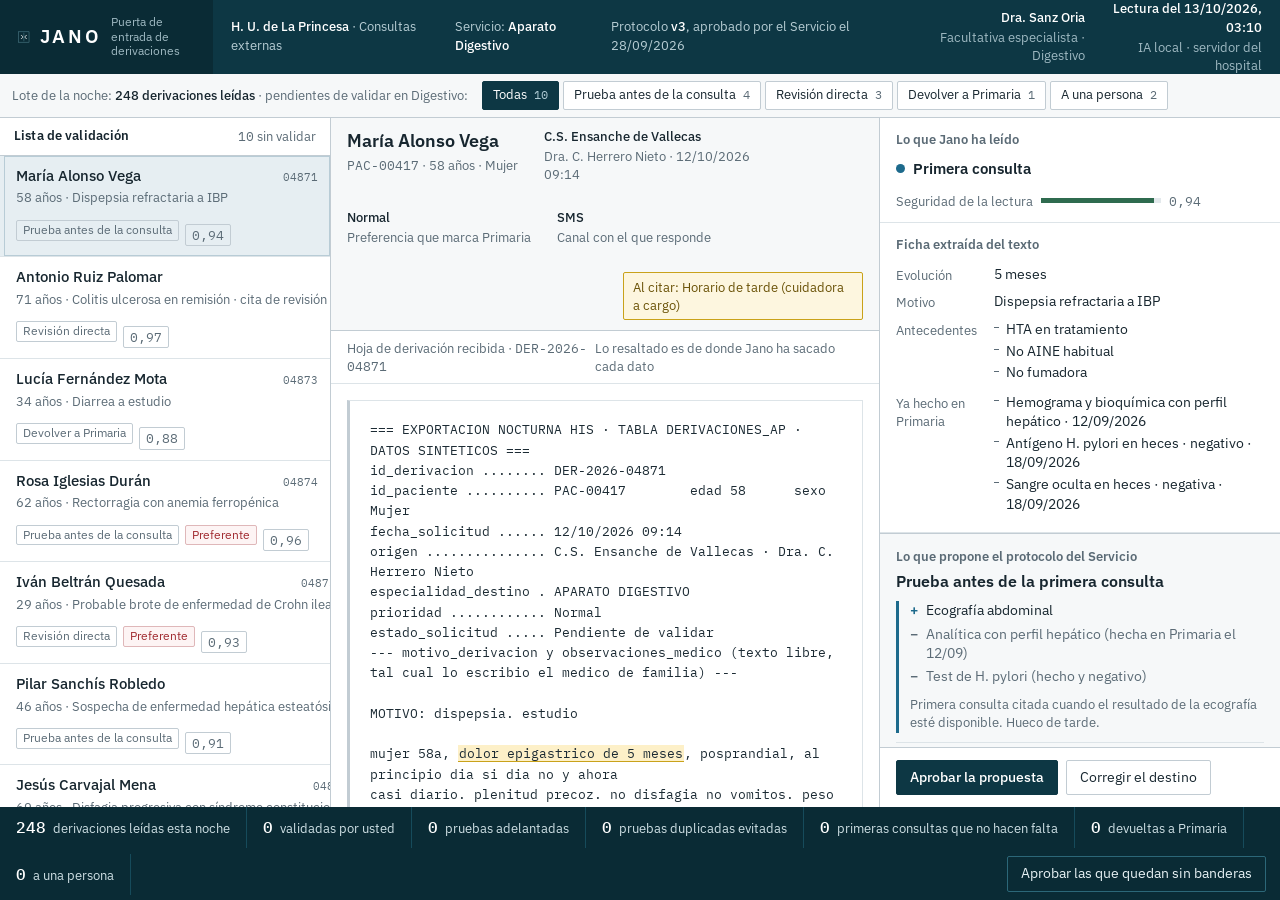
==== demo/web/index.html @ a5ad9b27 "Demo: historias sintéticas, HCE (SELENE y HCIS) y agente lector Dos pacientes con su historia comple" ====
<!doctype html>
<html lang="es">
<head>
<meta charset="utf-8">
<meta name="viewport" content="width=device-width, initial-scale=1">
<title>Jano · Validación de derivaciones</title>
<link rel="preconnect" href="https://fonts.googleapis.com">
<link rel="preconnect" href="https://fonts.gstatic.com" crossorigin>
<link href="https://fonts.googleapis.com/css2?family=IBM+Plex+Sans:wght@400;500;600&family=IBM+Plex+Mono:wght@400;500&display=swap" rel="stylesheet">
<style>
:root{
  --papel:#e8ecef;
  --panel:#fff;
  --panel-2:#f6f8f9;
  --linea:#c2ccd3;
  --linea-fina:#dde4e8;
  --tinta:#17262f;
  --tinta-2:#5b6b76;
  --chrome:#0d3744;
  --chrome-2:#0a2b35;
  --foco:#1d6a8c;
  --prueba:#1d6a8c;
  --revision:#2f6b4f;
  --devolver:#8a5b14;
  --persona:#a02a30;
  --marca:#fdf0c8;
  --marca-borde:#c9a21a;
}
*{box-sizing:border-box}
html,body{height:100%}
body{
  margin:0;
  background:var(--papel);
  color:var(--tinta);
  font:15px/1.45 "IBM Plex Sans",system-ui,sans-serif;
  -webkit-font-smoothing:antialiased;
}
.mono{font-family:"IBM Plex Mono",ui-monospace,monospace}
button{font:inherit;color:inherit}
:focus-visible{outline:2px solid var(--foco);outline-offset:2px}

/* ---------- estructura ---------- */
.app{display:grid;grid-template-rows:auto auto 1fr auto;height:100vh}
.cuerpo{display:grid;grid-template-columns:330px minmax(0,1fr) 400px;min-height:0;background:var(--linea);gap:1px}
.col{background:var(--panel);min-height:0;display:flex;flex-direction:column}

/* ---------- barra del hospital ---------- */
.chrome{background:var(--chrome);color:#dfeaee;display:flex;align-items:stretch;gap:0}
.chrome .marca{display:flex;align-items:center;gap:10px;padding:10px 18px;background:var(--chrome-2)}
.chrome .marca b{font-size:19px;letter-spacing:.14em;font-weight:600;color:#fff}
.chrome .marca span{font-size:11.5px;color:#9fb9c2;max-width:13ch;line-height:1.25}
.chrome .sitio{display:flex;align-items:center;gap:22px;padding:0 18px;font-size:13px;color:#b7cdd4}
.chrome .sitio strong{color:#fff;font-weight:500}
.chrome .sesion{margin-left:auto;display:flex;align-items:center;gap:18px;padding:0 18px;font-size:12.5px;color:#9fb9c2;text-align:right}
.chrome .sesion b{display:block;color:#fff;font-weight:500;font-size:13px}

/* ---------- filtros ---------- */
.filtros{background:var(--panel-2);border-bottom:1px solid var(--linea);display:flex;align-items:center;gap:4px;padding:7px 12px;overflow-x:auto}
.filtros .lote{font-size:12.5px;color:var(--tinta-2);margin-right:10px;white-space:nowrap}
.filtros .lote b{color:var(--tinta);font-weight:500}
.f{border:1px solid var(--linea);background:var(--panel);border-radius:2px;padding:4px 10px;font-size:13px;cursor:pointer;white-space:nowrap;display:flex;gap:7px;align-items:baseline}
.f:hover{border-color:var(--foco)}
.f[aria-pressed="true"]{background:var(--chrome);border-color:var(--chrome);color:#fff}
.f .n{font-family:"IBM Plex Mono",monospace;font-size:12px;color:var(--tinta-2)}
.f[aria-pressed="true"] .n{color:#aecad3}

/* ---------- lista de trabajo ---------- */
.cab{padding:9px 14px;border-bottom:1px solid var(--linea);font-size:12.5px;color:var(--tinta-2);display:flex;justify-content:space-between;align-items:center;background:var(--panel)}
.cab h2{margin:0;font-size:13px;font-weight:600;color:var(--tinta);letter-spacing:.01em}
.lista{overflow-y:auto;flex:1;min-height:0}
.item{display:grid;grid-template-columns:4px 1fr;width:100%;border:0;border-bottom:1px solid var(--linea-fina);background:var(--panel);text-align:left;padding:0;cursor:pointer}
.item .barra{background:var(--linea)}
.item.r-prueba .barra{background:var(--prueba)}
.item.r-revision .barra{background:var(--revision)}
.item.r-devolver .barra{background:var(--devolver)}
.item.r-persona .barra{background:var(--persona)}
.item .txt{padding:9px 12px 10px}
.item:hover{background:#f2f6f8}
.item[aria-current="true"]{background:#e6eef2}
.item[aria-current="true"] .txt{box-shadow:inset 0 0 0 1px #b8ccd6}
.item .l1{display:flex;justify-content:space-between;gap:8px;align-items:baseline}
.item .nom{font-weight:500}
.item .id{font-size:11px;color:var(--tinta-2);font-family:"IBM Plex Mono",monospace}
.item .l2{font-size:12.5px;color:var(--tinta-2);margin-top:2px;overflow:hidden;text-overflow:ellipsis;white-space:nowrap}
.item .l3{margin-top:6px;display:flex;gap:6px;align-items:center;flex-wrap:wrap}
.pill{font-size:11.5px;padding:1px 6px;border:1px solid var(--linea);border-radius:2px;color:var(--tinta-2)}
.pill.pref{color:var(--persona);border-color:#dfb7b9;background:#fdf4f4}
.pill.conf{font-family:"IBM Plex Mono",monospace}
.pill.conf.baja{color:var(--persona);border-color:#dfb7b9}
.visto{font-size:11.5px;color:var(--revision);font-weight:500}
.item.hecho .txt{opacity:.55}

/* ---------- cintillo del paciente ---------- */
.cintillo{border-bottom:1px solid var(--linea);background:var(--panel-2);padding:10px 16px;display:flex;gap:26px;align-items:flex-start;flex-wrap:wrap}
.cintillo .quien h1{margin:0;font-size:18px;font-weight:600}
.cintillo .quien .sub{font-size:12.5px;color:var(--tinta-2);margin-top:2px}
.dato{font-size:12.5px;color:var(--tinta-2);max-width:26ch}
.dato b{display:block;color:var(--tinta);font-weight:500;font-size:13px}
.aviso{margin-left:auto;font-size:12.5px;border:1px solid #c9a21a;background:#fdf6df;color:#6a5207;padding:5px 9px;border-radius:2px;max-width:30ch}

/* ---------- documento ---------- */
.doc-cab{display:flex;justify-content:space-between;align-items:center;padding:8px 16px;border-bottom:1px solid var(--linea-fina);font-size:12.5px;color:var(--tinta-2)}
.doc{overflow-y:auto;flex:1;min-height:0;padding:16px 16px 28px}
.doc pre{margin:0 auto;max-width:78ch;white-space:pre-wrap;font-family:"IBM Plex Mono",monospace;font-size:12.5px;line-height:1.62;color:#1c2b34;background:var(--panel);
  border:1px solid var(--linea-fina);border-left:3px solid var(--linea);padding:18px 20px}
.doc mark{background:var(--marca);box-shadow:0 1px 0 var(--marca-borde);color:inherit;padding:0 1px}
.doc mark.on{background:#ffe9a3;box-shadow:0 0 0 1px var(--marca-borde)}

/* ---------- ficha ---------- */
.ficha{overflow-y:auto;flex:1;min-height:0}
.bloque{border-bottom:1px solid var(--linea-fina);padding:12px 16px}
.bloque h3{margin:0 0 8px;font-size:12.5px;font-weight:600;color:var(--tinta-2)}
.campo{display:grid;grid-template-columns:11ch 1fr;gap:10px;padding:4px 6px;margin:0 -6px;border-radius:2px;font-size:13.5px}
.campo:hover,.campo.on{background:#fdf6df}
.campo-libre{padding:2px 6px;margin:0 -6px;border-radius:2px;cursor:default}
.campo-libre:hover,.campo-libre.on{background:#fdf6df}
.campo dt{color:var(--tinta-2);font-size:12.5px;padding-top:1px}
.campo dd{margin:0}
.campo ul{margin:0;padding:0;list-style:none}
.campo li{position:relative;padding-left:12px;margin-bottom:2px}
.campo li::before{content:"";position:absolute;left:0;top:.55em;width:5px;height:1px;background:var(--tinta-2)}
dl{margin:0}
.tipo{display:inline-flex;align-items:center;gap:8px;font-size:15px;font-weight:600}
.tipo i{width:9px;height:9px;border-radius:50%;background:var(--linea);font-style:normal}
.r-prueba .tipo i{background:var(--prueba)} .r-revision .tipo i{background:var(--revision)}
.r-devolver .tipo i{background:var(--devolver)} .r-persona .tipo i{background:var(--persona)}
.alarma{color:var(--persona)}
.falta{color:var(--devolver)}
.conf{display:flex;align-items:center;gap:8px;font-size:12.5px;color:var(--tinta-2);margin-top:10px}
.conf .pista{flex:1;height:5px;background:#e3e9ec;position:relative;max-width:120px}
.conf .pista span{position:absolute;inset:0 auto 0 0;background:var(--revision)}
.conf.baja .pista span{background:var(--persona)}

/* ---------- propuesta ---------- */
.prop{background:var(--panel-2);border-top:1px solid var(--linea);padding:13px 16px}
.prop h3{margin:0 0 6px;font-size:12.5px;font-weight:600;color:var(--tinta-2)}
.prop .que{font-size:15.5px;font-weight:600;line-height:1.3}
.prop .lin{border-left:3px solid var(--linea);padding-left:11px;margin-top:10px}
.r-prueba .prop .lin{border-color:var(--prueba)} .r-revision .prop .lin{border-color:var(--revision)}
.r-devolver .prop .lin{border-color:var(--devolver)} .r-persona .prop .lin{border-color:var(--persona)}
.prop ul{margin:4px 0 0;padding:0;list-style:none;font-size:13.5px}
.prop li{padding-left:16px;position:relative;margin-bottom:3px}
.prop li.si::before{content:"+";position:absolute;left:0;color:var(--prueba);font-weight:600}
.prop li.no::before{content:"−";position:absolute;left:0;color:var(--tinta-2);font-weight:600}
.prop .no span{color:var(--tinta-2)}
.prop .nota{font-size:13px;color:var(--tinta-2);margin-top:9px}
.prop .fuente{font-size:12px;color:var(--tinta-2);margin-top:9px;padding-top:8px;border-top:1px solid var(--linea-fina)}
.acciones{display:flex;gap:8px;padding:12px 16px;border-top:1px solid var(--linea);background:var(--panel);flex-wrap:wrap}
.btn{border:1px solid var(--linea);background:var(--panel);padding:7px 13px;border-radius:2px;cursor:pointer;font-size:13.5px}
.btn:hover{border-color:var(--foco)}
.btn.pri{background:var(--chrome);border-color:var(--chrome);color:#fff;font-weight:500}
.btn.pri:hover{background:#0f4454}
.btn[disabled]{opacity:.45;cursor:default}
.hechoaviso{padding:10px 16px;font-size:13px;color:var(--revision);background:#f1f7f3;border-top:1px solid var(--linea)}
.correccion{padding:0 16px 12px;font-size:13.5px}
.correccion[hidden]{display:none}
.correccion p{margin:0 0 6px;color:var(--tinta-2);font-size:12.5px}

/* ---------- pie ---------- */
.pie{background:var(--chrome-2);color:#cfe0e5;display:flex;align-items:center;gap:0;flex-wrap:wrap}
.pie .c{padding:9px 16px;font-size:12.5px;border-right:1px solid #164b5b;white-space:nowrap}
.pie .c b{font-family:"IBM Plex Mono",monospace;font-size:16px;color:#fff;font-weight:500;margin-right:7px}
.pie .todo{margin-left:auto;padding:8px 14px}
.pie .todo .btn{background:transparent;border-color:#2c6778;color:#e7f1f4}
.pie .todo .btn:hover{background:#13495a}

@media (max-width:1180px){
  .cuerpo{grid-template-columns:260px minmax(0,1fr) 340px}
}
@media (max-width:900px){
  .app{height:auto;grid-template-rows:none}
  .cuerpo{grid-template-columns:1fr}
  .col{max-height:none}
  .lista{max-height:40vh}
  .chrome{flex-wrap:wrap}
  .chrome .sesion{margin-left:0}
}
@media (prefers-reduced-motion:no-preference){
  .item,.btn{transition:background-color .12s ease,border-color .12s ease}
}
</style>
</head>
<body>
<div class="app">

  <header class="chrome">
    <div class="marca">
      <svg width="26" height="26" viewBox="0 0 26 26" aria-hidden="true">
        <rect x="1.5" y="1.5" width="23" height="23" fill="none" stroke="#5f93a1"/>
        <path d="M13 3.5v19" stroke="#5f93a1"/>
        <path d="M6.5 9.5c2.6 0 3.6 1.4 3.6 3.5s-1 3.5-3.6 3.5" fill="none" stroke="#fff" stroke-width="1.6"/>
        <path d="M19.5 9.5c-2.6 0-3.6 1.4-3.6 3.5s1 3.5 3.6 3.5" fill="none" stroke="#fff" stroke-width="1.6"/>
      </svg>
      <b>JANO</b>
      <span>Puerta de entrada de derivaciones</span>
    </div>
    <div class="sitio">
      <span><strong>H. U. de La Princesa</strong> · Consultas externas</span>
      <span>Servicio: <strong>Aparato Digestivo</strong></span>
      <span>Protocolo <strong>v3</strong>, aprobado por el Servicio el 28/09/2026</span>
    </div>
    <div class="sesion">
      <span><b>Dra. Sanz Oria</b>Facultativa especialista · Digestivo</span>
      <span><b>Lectura del 13/10/2026, 03:10</b>IA local · servidor del hospital</span>
    </div>
  </header>

  <nav class="filtros" aria-label="Filtrar la lista por lo que propone Jano">
    <span class="lote">Lote de la noche: <b>248 derivaciones leídas</b> · pendientes de validar en Digestivo:</span>
    <button class="f" data-filtro="todas" aria-pressed="true">Todas <span class="n" data-cuenta="todas"></span></button>
    <button class="f" data-filtro="prueba" aria-pressed="false">Prueba antes de la consulta <span class="n" data-cuenta="prueba"></span></button>
    <button class="f" data-filtro="revision" aria-pressed="false">Revisión directa <span class="n" data-cuenta="revision"></span></button>
    <button class="f" data-filtro="devolver" aria-pressed="false">Devolver a Primaria <span class="n" data-cuenta="devolver"></span></button>
    <button class="f" data-filtro="persona" aria-pressed="false">A una persona <span class="n" data-cuenta="persona"></span></button>
  </nav>

  <div class="cuerpo">

    <section class="col" aria-label="Derivaciones del lote">
      <div class="cab">
        <h2>Lista de validación</h2>
        <span><span class="mono" id="restantes">0</span> sin validar</span>
      </div>
      <div class="lista" id="lista" role="listbox" aria-label="Derivaciones"></div>
    </section>

    <section class="col" aria-label="Derivación tal como la escribió Primaria">
      <div class="cintillo" id="cintillo"></div>
      <div class="doc-cab">
        <span>Hoja de derivación recibida · <span class="mono" id="doc-id"></span></span>
        <span>Lo resaltado es de donde Jano ha sacado cada dato</span>
      </div>
      <div class="doc"><pre id="doc"></pre></div>
    </section>

    <section class="col" id="panel" aria-label="Ficha y propuesta">
      <div class="ficha" id="ficha"></div>
      <div id="zona-acciones"></div>
    </section>

  </div>

  <footer class="pie" aria-live="polite">
    <div class="c"><b id="k-leidas">248</b>derivaciones leídas esta noche</div>
    <div class="c"><b id="k-validadas">0</b>validadas por usted</div>
    <div class="c"><b id="k-pruebas">0</b>pruebas adelantadas</div>
    <div class="c"><b id="k-dup">0</b>pruebas duplicadas evitadas</div>
    <div class="c"><b id="k-rev">0</b>primeras consultas que no hacen falta</div>
    <div class="c"><b id="k-dev">0</b>devueltas a Primaria</div>
    <div class="c"><b id="k-per">0</b>a una persona</div>
    <div class="todo"><button class="btn" id="aprobar-resto">Aprobar las que quedan sin banderas</button></div>
  </footer>

</div>

<script src="datos.js"></script>
<script>
const RUTAS = {
  prueba:{nombre:"Prueba antes de la consulta"},
  revision:{nombre:"Revisión directa"},
  devolver:{nombre:"Devolver a Primaria"},
  persona:{nombre:"A una persona"}
};
const esc = s => s.replace(/[&<>"]/g, c => ({"&":"&amp;","<":"&lt;",">":"&gt;",'"':"&quot;"}[c]));
const casos = window.CASOS.map(c => ({...c, estado:"pendiente"}));
let sel = 0, filtro = "todas";

const $ = s => document.querySelector(s);
const visibles = () => casos.filter(c => filtro === "todas" || c.propuesta.ruta === filtro);

/* ---------- lista ---------- */
function pintaLista(){
  const l = $("#lista");
  l.innerHTML = "";
  visibles().forEach(c => {
    const i = casos.indexOf(c);
    const b = document.createElement("button");
    b.className = `item r-${c.propuesta.ruta}` + (c.estado !== "pendiente" ? " hecho" : "");
    b.setAttribute("role","option");
    b.setAttribute("aria-current", i === sel ? "true" : "false");
    const baja = c.ficha.confianza < 0.75;
    b.innerHTML = `<span class="barra"></span><span class="txt">
      <span class="l1"><span class="nom">${esc(c.paciente.nombre)}</span><span class="id">${c.id.slice(-5)}</span></span>
      <span class="l2">${c.paciente.edad} años · ${esc(c.ficha.motivo)}</span>
      <span class="l3">
        <span class="pill">${RUTAS[c.propuesta.ruta].nombre}</span>
        ${c.prioridad_ap === "Preferente" ? '<span class="pill pref">Preferente</span>' : ""}
        <span class="pill conf${baja ? " baja" : ""}">${c.ficha.confianza.toFixed(2).replace(".",",")}</span>
        ${c.estado === "validado" ? '<span class="visto">Validada</span>' : ""}
        ${c.estado === "corregido" ? '<span class="visto">Corregida</span>' : ""}
      </span></span>`;
    b.onclick = () => { sel = i; pinta(); };
    l.appendChild(b);
  });
  $("#restantes").textContent = casos.filter(c => c.estado === "pendiente").length;
  document.querySelectorAll("[data-cuenta]").forEach(el => {
    const f = el.dataset.cuenta;
    el.textContent = f === "todas" ? casos.length : casos.filter(c => c.propuesta.ruta === f).length;
  });
}

/* ---------- documento con la procedencia resaltada ---------- */
function pintaDoc(c){
  let html = esc(c.texto);
  Object.entries(c.evidencia).forEach(([campo, frag]) => {
    const e = esc(frag);
    const p = html.indexOf(e);
    if (p < 0) return;
    html = html.slice(0,p) + `<mark data-campo="${campo}">` + e + "</mark>" + html.slice(p + e.length);
  });
  $("#doc").innerHTML = html;
  $("#doc-id").textContent = c.id;
}

/* ---------- cintillo ---------- */
function pintaCintillo(c){
  const p = c.paciente;
  $("#cintillo").innerHTML = `
    <div class="quien">
      <h1>${esc(p.nombre)}</h1>
      <div class="sub"><span class="mono">${p.nhc}</span> · ${p.edad} años · ${p.sexo}</div>
    </div>
    <div class="dato"><b>${esc(c.centro)}</b>${esc(c.medico)} · ${c.fecha}</div>
    <div class="dato"><b>${c.prioridad_ap}</b>Preferencia que marca Primaria</div>
    <div class="dato"><b>${esc(p.contacto)}</b>Canal con el que responde</div>
    ${p.acc && p.acc !== "—" ? `<div class="aviso">Al citar: ${esc(p.acc)}</div>` : ""}`;
}

/* ---------- ficha ---------- */
function lista(items, clase){
  return `<ul>${items.map(x => `<li class="${clase||""}">${esc(x)}</li>`).join("")}</ul>`;
}
function pintaFicha(c){
  const f = c.ficha, baja = f.confianza < 0.75;
  const campos = [
    ["evolucion","Evolución", esc(f.evolucion)],
    ["motivo","Motivo", esc(f.motivo)],
    ["antecedentes","Antecedentes", f.antecedentes.length ? lista(f.antecedentes) : "<span style='color:var(--tinta-2)'>No constan</span>"],
    ["pruebas_ap","Ya hecho en Primaria", f.pruebas_ap.length ? lista(f.pruebas_ap) : "<span style='color:var(--tinta-2)'>Nada</span>"],
  ];
  if (f.banderas.length) campos.push(["banderas","Datos de alarma", `<span class="alarma">${lista(f.banderas)}</span>`]);
  if (f.faltan.length) campos.push(["faltan","Falta en la hoja", `<span class="falta">${lista(f.faltan)}</span>`]);

  $("#panel").className = `col r-${c.propuesta.ruta}`;
  $("#ficha").innerHTML = `
    <div class="bloque">
      <h3>Lo que Jano ha leído</h3>
      <div class="tipo campo-libre" data-campo="tipo"><i></i>${esc(f.tipo)}</div>
      <div class="conf${baja ? " baja" : ""}">
        <span>Seguridad de la lectura</span>
        <span class="pista"><span style="width:${Math.round(f.confianza*100)}%"></span></span>
        <span class="mono">${f.confianza.toFixed(2).replace(".",",")}</span>
        ${baja ? "<span>por debajo del umbral del Servicio (0,75)</span>" : ""}
      </div>
    </div>
    <div class="bloque">
      <h3>Ficha extraída del texto</h3>
      <dl>${campos.map(([k,t,v]) => `<div class="campo" data-campo="${k}"><dt>${t}</dt><dd>${v}</dd></div>`).join("")}</dl>
    </div>
    <div class="prop">
      <h3>Lo que propone el protocolo del Servicio</h3>
      <div class="que">${esc(c.propuesta.etiqueta)}</div>
      <div class="lin">
        ${c.propuesta.pruebas.length ? `<ul>${c.propuesta.pruebas.map(x => `<li class="si">${esc(x)}</li>`).join("")}</ul>` : ""}
        ${c.propuesta.evita.length ? `<ul>${c.propuesta.evita.map(x => `<li class="no"><span>${esc(x)}</span></li>`).join("")}</ul>` : ""}
        <div class="nota">${esc(c.propuesta.nota)}</div>
      </div>
      <div class="fuente">${esc(c.propuesta.protocolo)}</div>
    </div>`;

  // la ficha y el texto se señalan entre sí
  document.querySelectorAll(".campo, .campo-libre").forEach(el => {
    const m = () => document.querySelector(`#doc mark[data-campo="${el.dataset.campo}"]`);
    const on = v => { el.classList.toggle("on", v); const x = m(); if (x){ x.classList.toggle("on", v); if (v) x.scrollIntoView({block:"nearest"}); } };
    el.addEventListener("mouseenter", () => on(true));
    el.addEventListener("mouseleave", () => on(false));
    el.tabIndex = 0;
    el.addEventListener("focus", () => on(true));
    el.addEventListener("blur", () => on(false));
  });
}

/* ---------- acciones ---------- */
function pintaAcciones(c){
  const z = $("#zona-acciones");
  if (c.estado !== "pendiente"){
    z.innerHTML = `<div class="hechoaviso">${c.estado === "validado" ? "Validada" : "Corregida"} por la Dra. Sanz Oria. La petición queda firmada y admisión ya puede citar.</div>`;
    return;
  }
  const otras = Object.keys(RUTAS).filter(r => r !== c.propuesta.ruta);
  z.innerHTML = `
    <div class="acciones">
      <button class="btn pri" id="ok">Aprobar la propuesta</button>
      <button class="btn" id="corr">Corregir el destino</button>
    </div>
    <div class="correccion" id="caja-corr" hidden>
      <p>Lo que elija aquí entra en el informe del piloto como corrección del lector.</p>
      ${otras.map(r => `<button class="btn" data-ruta="${r}">${RUTAS[r].nombre}</button>`).join(" ")}
    </div>`;
  $("#ok").onclick = () => { c.estado = "validado"; avanzar(); };
  $("#corr").onclick = () => { const k = $("#caja-corr"); k.hidden = !k.hidden; };
  z.querySelectorAll("[data-ruta]").forEach(b => b.onclick = () => {
    c.propuesta.ruta = b.dataset.ruta;
    c.propuesta.etiqueta = RUTAS[b.dataset.ruta].nombre + " (corregido por la facultativa)";
    c.estado = "corregido";
    avanzar();
  });
}

function avanzar(){
  const v = visibles();
  const sig = v.find(c => c.estado === "pendiente" && casos.indexOf(c) !== sel);
  if (sig) sel = casos.indexOf(sig);
  pinta();
}

/* ---------- contadores ---------- */
function pintaContadores(){
  const hechos = casos.filter(c => c.estado !== "pendiente");
  const n = r => hechos.filter(c => c.propuesta.ruta === r).length;
  $("#k-validadas").textContent = hechos.length;
  $("#k-pruebas").textContent = hechos.reduce((a,c) => a + (c.propuesta.ruta === "prueba" ? c.propuesta.pruebas.length : 0), 0);
  $("#k-dup").textContent = hechos.reduce((a,c) => a + c.propuesta.evita.filter(e => /hech|negativ|2021/i.test(e)).length, 0);
  $("#k-rev").textContent = n("revision");
  $("#k-dev").textContent = n("devolver");
  $("#k-per").textContent = n("persona");
}

function pinta(){
  const c = casos[sel];
  pintaLista(); pintaCintillo(c); pintaDoc(c); pintaFicha(c); pintaAcciones(c); pintaContadores();
}

/* filtros */
document.querySelectorAll(".f").forEach(b => b.onclick = () => {
  filtro = b.dataset.filtro;
  document.querySelectorAll(".f").forEach(x => x.setAttribute("aria-pressed", String(x === b)));
  const v = visibles();
  if (v.length && !v.includes(casos[sel])) sel = casos.indexOf(v[0]);
  pinta();
});

/* aprobar en bloque lo que no tiene banderas ni poca confianza */
$("#aprobar-resto").onclick = () => {
  visibles().forEach(c => {
    if (c.estado === "pendiente" && !c.ficha.banderas.length && c.ficha.confianza >= 0.75) c.estado = "validado";
  });
  pinta();
};

/* teclado: j/k para moverse, a para aprobar */
document.addEventListener("keydown", e => {
  if (e.target.matches("input,textarea")) return;
  const v = visibles(), i = v.indexOf(casos[sel]);
  if (e.key === "j" && i < v.length - 1){ sel = casos.indexOf(v[i+1]); pinta(); }
  if (e.key === "k" && i > 0){ sel = casos.indexOf(v[i-1]); pinta(); }
  if (e.key === "a" && casos[sel].estado === "pendiente"){ casos[sel].estado = "validado"; avanzar(); }
});

pinta();
</script>
</body>
</html>
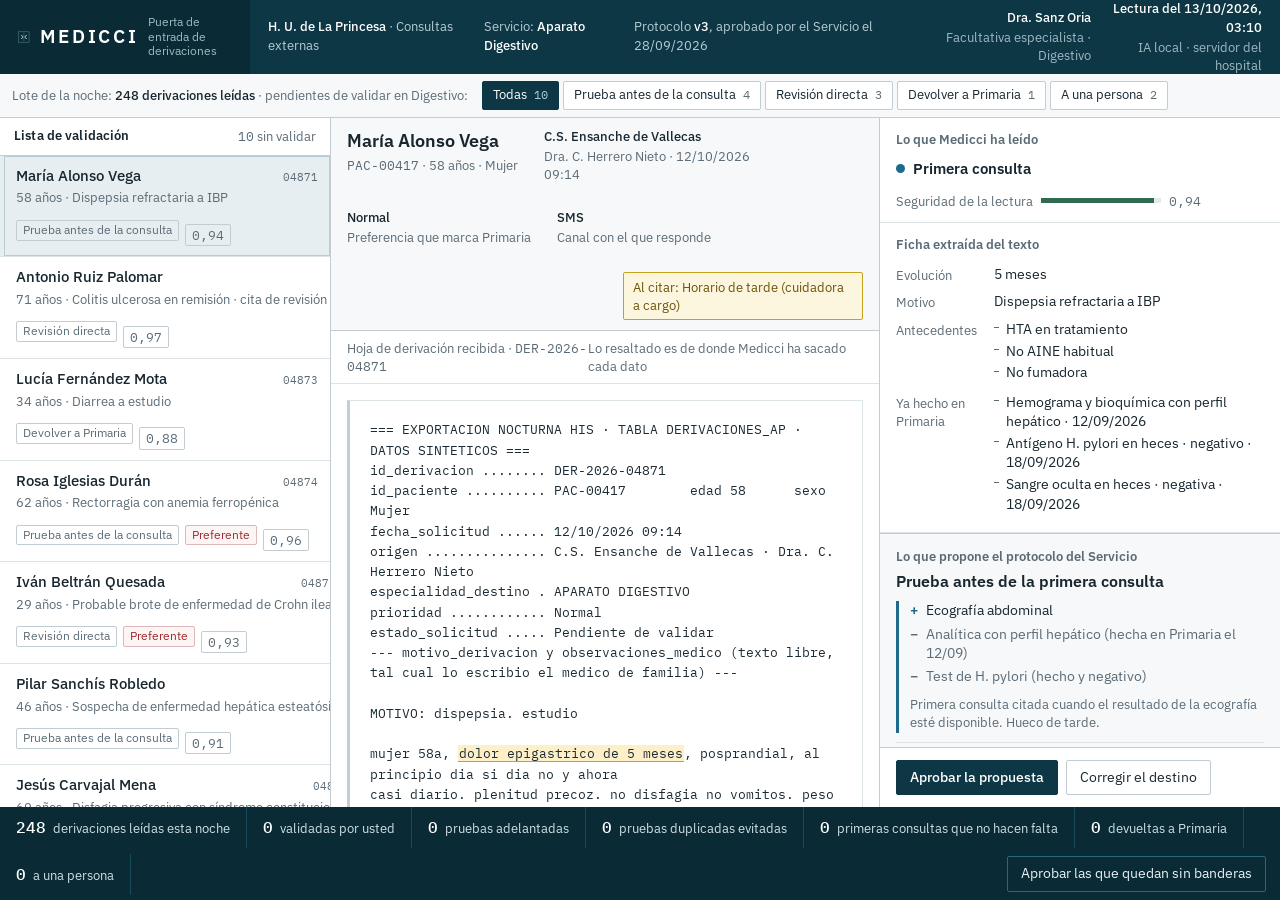
==== commit 2e2c81c2: "Un solo nombre: Medicci en todo el proyecto Medici y Jano pasan a ser Medicci en documentación, inte" ====
--- a/demo/web/index.html
+++ b/demo/web/index.html
@@ -3,7 +3,7 @@
 <head>
 <meta charset="utf-8">
 <meta name="viewport" content="width=device-width, initial-scale=1">
-<title>Jano · Validación de derivaciones</title>
+<title>Medicci · Validación de derivaciones</title>
 <link rel="preconnect" href="https://fonts.googleapis.com">
 <link rel="preconnect" href="https://fonts.gstatic.com" crossorigin>
 <link href="https://fonts.googleapis.com/css2?family=IBM+Plex+Sans:wght@400;500;600&family=IBM+Plex+Mono:wght@400;500&display=swap" rel="stylesheet">
@@ -191,7 +191,7 @@
         <path d="M6.5 9.5c2.6 0 3.6 1.4 3.6 3.5s-1 3.5-3.6 3.5" fill="none" stroke="#fff" stroke-width="1.6"/>
         <path d="M19.5 9.5c-2.6 0-3.6 1.4-3.6 3.5s1 3.5 3.6 3.5" fill="none" stroke="#fff" stroke-width="1.6"/>
       </svg>
-      <b>JANO</b>
+      <b>MEDICCI</b>
       <span>Puerta de entrada de derivaciones</span>
     </div>
     <div class="sitio">
@@ -205,7 +205,7 @@
     </div>
   </header>
 
-  <nav class="filtros" aria-label="Filtrar la lista por lo que propone Jano">
+  <nav class="filtros" aria-label="Filtrar la lista por lo que propone Medicci">
     <span class="lote">Lote de la noche: <b>248 derivaciones leídas</b> · pendientes de validar en Digestivo:</span>
     <button class="f" data-filtro="todas" aria-pressed="true">Todas <span class="n" data-cuenta="todas"></span></button>
     <button class="f" data-filtro="prueba" aria-pressed="false">Prueba antes de la consulta <span class="n" data-cuenta="prueba"></span></button>
@@ -228,7 +228,7 @@
       <div class="cintillo" id="cintillo"></div>
       <div class="doc-cab">
         <span>Hoja de derivación recibida · <span class="mono" id="doc-id"></span></span>
-        <span>Lo resaltado es de donde Jano ha sacado cada dato</span>
+        <span>Lo resaltado es de donde Medicci ha sacado cada dato</span>
       </div>
       <div class="doc"><pre id="doc"></pre></div>
     </section>
@@ -344,7 +344,7 @@
   $("#panel").className = `col r-${c.propuesta.ruta}`;
   $("#ficha").innerHTML = `
     <div class="bloque">
-      <h3>Lo que Jano ha leído</h3>
+      <h3>Lo que Medicci ha leído</h3>
       <div class="tipo campo-libre" data-campo="tipo"><i></i>${esc(f.tipo)}</div>
       <div class="conf${baja ? " baja" : ""}">
         <span>Seguridad de la lectura</span>
